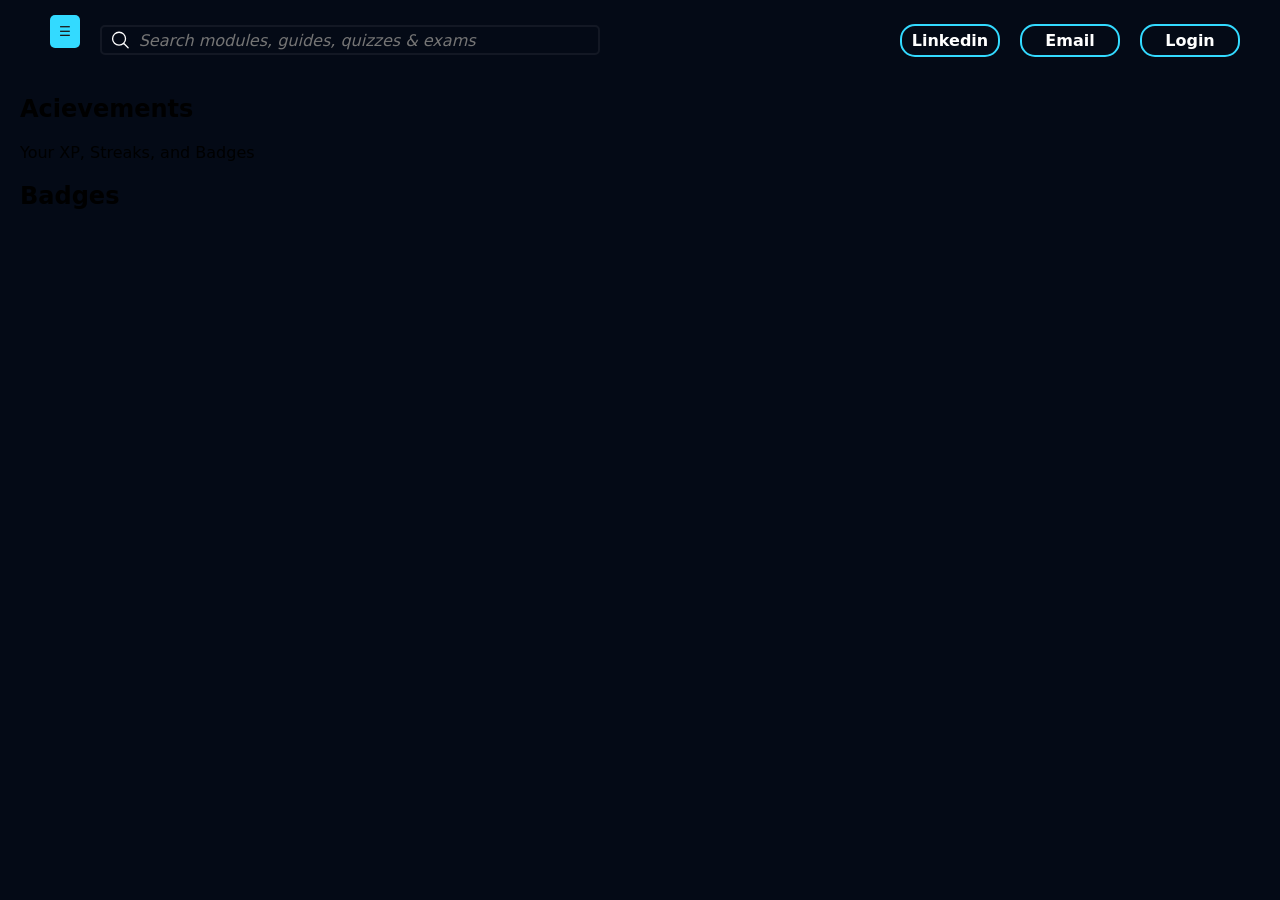
==== achievements.html @ cfae3d37 "update" ====
<html lang="en">
<head>
    <meta charset="UTF-8">
    <meta name="viewport" content="width=device-width, initial-scale=1.0">
    <title>Achievements</title>
    <link rel="stylesheet" href="achievements.css">
    <link rel="manifest" href="manifest.json">
</head>
<body>
    
        <div class="container">

        <header>
            <div class="left-side">
                <div class="sidebar-toggle">
                    <button class="menu-btn" onclick="toggleSidebar()">☰</button>
                </div>

                <div class="search-bar">
                    <svg xmlns="http://www.w3.org/2000/svg" fill="none" viewBox="0 0 24 24" stroke-width="1.5" stroke="currentColor" class="search-icon">
                    <path stroke-linecap="round" stroke-linejoin="round" d="m21 21-5.197-5.197m0 0A7.5 7.5 0 1 0 5.196 5.196a7.5 7.5 0 0 0 10.607 10.607Z" />
                    </svg>
                    <input type="text" placeholder="Search modules, guides, quizzes & exams">
                </div>
            </div>

            <div class="right-side">
                <a href="https://www.linkedin.com/in/sean-mitchell-8440081b7/" target="_blank" rel="noopener noreferrer"><p>Linkedin</p></a>
                <a href="mailto:40802776@live.napier.ac.uk?subject=Enquiry" target="_blank" rel="noopener noreferrer"><p>Email</p></a>
                <a href="sign-in-page.html" target="_blank" rel="noopener noreferrer"><p>Login</p></a>
            </div>
        </header>

        <div class="sidebar">

            <div class="sidebar-head">
                
            </div>

            <hr class="sidebar-divider">

            <div class="sidebar-content">
                <h4>Learn</h4>
                <div class="learn-tab">
                    <svg xmlns="http://www.w3.org/2000/svg" fill="none" viewBox="0 0 24 24" stroke-width="1.5" stroke="currentColor" class="size-6">
                    <path stroke-linecap="round" stroke-linejoin="round" d="M10.5 6a7.5 7.5 0 1 0 7.5 7.5h-7.5V6Z" />
                    <path stroke-linecap="round" stroke-linejoin="round" d="M13.5 10.5H21A7.5 7.5 0 0 0 13.5 3v7.5Z" />
                    </svg>
                    <a href="index.html">Dashboard</a>
                </div>
                <div class="learn-tab">
                    <svg xmlns="http://www.w3.org/2000/svg" fill="none" viewBox="0 0 24 24" stroke-width="1.5" stroke="currentColor" class="size-6">
                    <path stroke-linecap="round" stroke-linejoin="round" d="M4.26 10.147a60.438 60.438 0 0 0-.491 6.347A48.62 48.62 0 0 1 12 20.904a48.62 48.62 0 0 1 8.232-4.41 60.46 60.46 0 0 0-.491-6.347m-15.482 0a50.636 50.636 0 0 0-2.658-.813A59.906 59.906 0 0 1 12 3.493a59.903 59.903 0 0 1 10.399 5.84c-.896.248-1.783.52-2.658.814m-15.482 0A50.717 50.717 0 0 1 12 13.489a50.702 50.702 0 0 1 7.74-3.342M6.75 15a.75.75 0 1 0 0-1.5.75.75 0 0 0 0 1.5Zm0 0v-3.675A55.378 55.378 0 0 1 12 8.443m-7.007 11.55A5.981 5.981 0 0 0 6.75 15.75v-1.5" />
                    </svg>
                    <a href="learning-modules.html">Learning Modules</a>
                </div>
                <div class="learn-tab">
                    <svg xmlns="http://www.w3.org/2000/svg" fill="none" viewBox="0 0 24 24" stroke-width="1.5" stroke="currentColor" class="size-6">
                    <path stroke-linecap="round" stroke-linejoin="round" d="M12 6.042A8.967 8.967 0 0 0 6 3.75c-1.052 0-2.062.18-3 .512v14.25A8.987 8.987 0 0 1 6 18c2.305 0 4.408.867 6 2.292m0-14.25a8.966 8.966 0 0 1 6-2.292c1.052 0 2.062.18 3 .512v14.25A8.987 8.987 0 0 0 18 18a8.967 8.967 0 0 0-6 2.292m0-14.25v14.25" />
                    </svg>
                    <a href="guide-library.html">Guide Library</a>
                </div>
                <div class="learn-tab">
                    <svg xmlns="http://www.w3.org/2000/svg" fill="none" viewBox="0 0 24 24" stroke-width="1.5" stroke="currentColor" class="size-6">
                    <path stroke-linecap="round" stroke-linejoin="round" d="M11.35 3.836c-.065.21-.1.433-.1.664 0 .414.336.75.75.75h4.5a.75.75 0 0 0 .75-.75 2.25 2.25 0 0 0-.1-.664m-5.8 0A2.251 2.251 0 0 1 13.5 2.25H15c1.012 0 1.867.668 2.15 1.586m-5.8 0c-.376.023-.75.05-1.124.08C9.095 4.01 8.25 4.973 8.25 6.108V8.25m8.9-4.414c.376.023.75.05 1.124.08 1.131.094 1.976 1.057 1.976 2.192V16.5A2.25 2.25 0 0 1 18 18.75h-2.25m-7.5-10.5H4.875c-.621 0-1.125.504-1.125 1.125v11.25c0 .621.504 1.125 1.125 1.125h9.75c.621 0 1.125-.504 1.125-1.125V18.75m-7.5-10.5h6.375c.621 0 1.125.504 1.125 1.125v9.375m-8.25-3 1.5 1.5 3-3.75" />
                    </svg>
                    <a href="quizzesandexams.html">Quizzes & Exams</a>
                </div>
                <div class="learn-tab">
                    <svg xmlns="http://www.w3.org/2000/svg" fill="none" viewBox="0 0 24 24" stroke-width="1.5" stroke="currentColor" class="size-6">
                    <path stroke-linecap="round" stroke-linejoin="round" d="M16.5 18.75h-9m9 0a3 3 0 0 1 3 3h-15a3 3 0 0 1 3-3m9 0v-3.375c0-.621-.503-1.125-1.125-1.125h-.871M7.5 18.75v-3.375c0-.621.504-1.125 1.125-1.125h.872m5.007 0H9.497m5.007 0a7.454 7.454 0 0 1-.982-3.172M9.497 14.25a7.454 7.454 0 0 0 .981-3.172M5.25 4.236c-.982.143-1.954.317-2.916.52A6.003 6.003 0 0 0 7.73 9.728M5.25 4.236V4.5c0 2.108.966 3.99 2.48 5.228M5.25 4.236V2.721C7.456 2.41 9.71 2.25 12 2.25c2.291 0 4.545.16 6.75.47v1.516M7.73 9.728a6.726 6.726 0 0 0 2.748 1.35m8.272-6.842V4.5c0 2.108-.966 3.99-2.48 5.228m2.48-5.492a46.32 46.32 0 0 1 2.916.52 6.003 6.003 0 0 1-5.395 4.972m0 0a6.726 6.726 0 0 1-2.749 1.35m0 0a6.772 6.772 0 0 1-3.044 0" />
                    </svg>
                    <a href="achievements.html">Achievements</a>
                </div>
            
                <hr class="sidebar-divider">

                <h4>Manage</h4>
                <div class="learn-tab">
                    <svg xmlns="http://www.w3.org/2000/svg" fill="none" viewBox="0 0 24 24" stroke-width="1.5" stroke="currentColor" class="size-6">
                    <path stroke-linecap="round" stroke-linejoin="round" d="M9.594 3.94c.09-.542.56-.94 1.11-.94h2.593c.55 0 1.02.398 1.11.94l.213 1.281c.063.374.313.686.645.87.074.04.147.083.22.127.325.196.72.257 1.075.124l1.217-.456a1.125 1.125 0 0 1 1.37.49l1.296 2.247a1.125 1.125 0 0 1-.26 1.431l-1.003.827c-.293.241-.438.613-.43.992a7.723 7.723 0 0 1 0 .255c-.008.378.137.75.43.991l1.004.827c.424.35.534.955.26 1.43l-1.298 2.247a1.125 1.125 0 0 1-1.369.491l-1.217-.456c-.355-.133-.75-.072-1.076.124a6.47 6.47 0 0 1-.22.128c-.331.183-.581.495-.644.869l-.213 1.281c-.09.543-.56.94-1.11.94h-2.594c-.55 0-1.019-.398-1.11-.94l-.213-1.281c-.062-.374-.312-.686-.644-.87a6.52 6.52 0 0 1-.22-.127c-.325-.196-.72-.257-1.076-.124l-1.217.456a1.125 1.125 0 0 1-1.369-.49l-1.297-2.247a1.125 1.125 0 0 1 .26-1.431l1.004-.827c.292-.24.437-.613.43-.991a6.932 6.932 0 0 1 0-.255c.007-.38-.138-.751-.43-.992l-1.004-.827a1.125 1.125 0 0 1-.26-1.43l1.297-2.247a1.125 1.125 0 0 1 1.37-.491l1.216.456c.356.133.751.072 1.076-.124.072-.044.146-.086.22-.128.332-.183.582-.495.644-.869l.214-1.28Z" />
                    <path stroke-linecap="round" stroke-linejoin="round" d="M15 12a3 3 0 1 1-6 0 3 3 0 0 1 6 0Z" />
                    </svg>
                    <a href="user-account.html">My Account</a>
                </div>

                <hr class="sidebar-divider">

                <div class="sidebar-socials">
                    <a href="https://www.linkedin.com/in/sean-mitchell-8440081b7/" target="_blank" rel="noopener noreferrer"><p>Linkedin</p></a>
                    <a href="mailto:40802776@live.napier.ac.uk?subject=Enquiry" target="_blank" rel="noopener noreferrer"><p>Email</p></a>
                    <a href="sign-in-page.html" target="_blank" rel="noopener noreferrer"><p>Login</p></a>
                </div>

            </div>

        </div>

        <div class="main-content">

            <div class="section1">
                <div class="achievements">
                    <h2>Acievements</h2>
                </div>
                <div class="description">
                    <p>Your XP, Streaks, and Badges</p>
                </div>
            </div>

            <div class="achievements-dashboard">
                <div class="XP">
                    
                </div>

                <div class="day-streak">

                </div>

                <div class="exam-readiness">

                </div>
            </div>

            <div class="section3">
                <h2>Badges</h2>
            </div>

            <div class="section4">

            </div>

        </div>

    <script src="achievements.js"></script>
</body>
</html>
---- achievements.css ----
* {
    font-family: system-ui, -apple-system, BlinkMacSystemFont, 'Segoe UI', Roboto, Oxygen, Ubuntu, Cantarell, 'Open Sans', 'Helvetica Neue', sans-serif;
    box-sizing: border-box;
}

:root {
    /* COLLECTIVE BACKGROUND COLORS */
    --bg: hsl(220, 70%, 5%);
    --secondary-bg: hsl(220, 35%, 11%);
    --elevated-bg: hsl(220, 30%, 14%);

    /* BORDER COLORS */
    --border: hsla(0, 0%, 100%, 0.06);
    --secondary-border: hsl(191, 100%, 60%);
    --third-border: hsl(0, 0%, 14%);
    --fourth-border: hsl(0, 0%, 100%);

    /* SINGLE BACKGROUND COLORS */
    --accent: hsl(191, 100%, 60%);
    --accent-dark: hsl(191, 100%, 48%);
    --accent-light: hsl(191, 100%, 72%);
    --secondary-accent: hsl(0, 0%, 100%);

    /* HOVER COLORS */
    --hover-bg: hsl(191, 100%, 60%);
    --hover-border: hsl(191, 100%, 65%);
    --hover-secondary-border: hsl(0, 0%, 100%);
    --hover-main-text: hsl(0, 0%, 100%);
    --hover-secondary-text: hsl(0, 0%, 85%);

    /* TEXT COLORS */
    --main-text: hsl(0, 0%, 100%);
    --secondary-text: hsl(0, 0%, 80%);
    --third-text: hsl(0, 0%, 60%);
    --fourth-text: hsl(0, 0%, 10%);

    /* PROGRESS COLORS */
    --progress-container: hsl(220, 20%, 18%);
    --progress-bar: hsl(198, 76%, 47%);

    /* GRADIENTS */
    --gradient-primary:
        linear-gradient(135deg,
            hsl(220, 35%, 14%),
            hsl(220, 35%, 9%));

    --gradient-secondary:
        linear-gradient(180deg,
            rgba(255, 255, 255, 0.03),
            rgba(255, 255, 255, 0.01));

    --gradient-accent:
        linear-gradient(180deg,
            var(--accent-light),
            var(--accent-dark));


    /* SHADOWS */
    --shadow-sm:
        0 4px 10px rgba(0, 0, 0, 0.25);

    --shadow-md:
        0 10px 30px rgba(0, 0, 0, 0.35);

    --shadow-lg:
        0 18px 40px rgba(0, 0, 0, 0.5);

    --shadow-accent:
        0 8px 24px hsla(191, 100%, 60%, 0.35);


    /* GLASS/HIGHLIGHTS */
    --glass-highlight:
        inset 0 1px 0 rgba(255, 255, 255, 0.05);

    --glass-border:
        rgba(255, 255, 255, 0.08);

        
    /* TRANSITIONS */
    --transition-fast: 0.2s ease;
    --transition-main: 0.3s ease;
}

html {
    scroll-behavior: smooth;
}

body {
    margin: 0;
    background: var(--bg);
    min-height: 100vh;
}

.container {
    display: flex;
}


/* Header */
header {
    position: fixed;
    top: 0;
    right: 0;
    margin-left: 50px;
    height: 60px;

    display: flex;
    align-items: center;

    background: var(--bg);
    backdrop-filter: blur(10px);
    z-index: 900;

    left: 0;
    transition: left 0.5s ease;
    justify-content: space-between;
}


/* Move entire header */
header.active {
    left: 255px;
    /* Sidebar width + spacing */
}

.left-side {
    display: flex;
    flex-direction: row;
    gap: 20px;
}

.right-side {
    display: flex;
    flex-direction: row;
    gap: 20px;
    padding-right: 40px;
    margin-top: 20px;
}

.right-side p {
    display: flex;
    align-items: center;
    justify-content: center;
    border: 2px solid var(--secondary-border);
    border-radius: 15px;
    width: 100px;
    cursor: pointer;
    transition: 0.5s;
    text-decoration: none;
    font-weight: bold;
    padding: 5px 0 5px 0;
    color: var(--main-text);
}

.right-side a {
    color: var(--main-text);
    text-decoration: none;
}

.right-side a:visited {
    color: var(--main-text);
    text-decoration: none;
}

.right-side p:hover {
    background-color: var(--accent);
    color: var(--bg);
    border: 2px solid var(--accent);
}

.menu-btn {
    top: 20px;
    left: 20px;
    z-index: 1100;
    padding: 9px;
    margin-top: 10px;
    border: none;
    background-color: var(--accent);
    color: var(--fourth-text);
    font-weight: bold;
    cursor: pointer;
    border-radius: 5px;
}

.search-bar {
    display: flex;
    align-items: center;
    flex-direction: row;
    border-radius: 5px;
    border: 2px solid var(--border);
    width: 500px;
    height: 30px;
    margin-top: 20px;
}

.search-bar input {
    border: none;
    outline: none;
    background: transparent;
    width: 100%;
    padding-left: 8px;
    font-size: 16px;
    font-style: italic;
    color: var(--main-text);
}

.search-icon {
    width: 30px;
    height: 30px;
    color: var(--main-text);
    padding-left: 8px;
}


/* SIDEBAR CONTENT */
.sidebar {
    position: fixed;
    top: 0;
    left: -300px;
    /* Hidden off screen */
    width: 250px;
    height: 100vh;
    background-color: var(--bg);
    color: var(--main-text);
    padding: 20px;
    transition: left 0.5s ease;
    z-index: 1000;
    border-right: 2px solid var(--border);
}

.sidebar.active {
    left: 0;
}

.sidebar-divider {
    margin: 15px 0;
    border: none;
    border-top: 1px solid var(--bg);
}

.sidebar-content div {
    display: flex;
    align-items: center;
    gap: 10px;
    margin-bottom: 12px;
}

.sidebar-content svg {
    width: 20px;
    height: 20px;
    color: var(--main-text);
}

.sidebar-socials p {
    border: 2px solid var(--secondary-border);
    border-radius: 15px;
    width: 100px;
    cursor: pointer;
    transition: 0.5s;
    text-decoration: none;
    font-weight: bold;
    padding: 5px;
    color: var(--main-text);
    display: none;
}

.sidebar-socials a {
    color: var(--main-text);
    text-decoration: none;
    display: none;
}

.sidebar-socials a:visited {
    color: var(--main-text);
    text-decoration: none;
}

.sidebar-socials p:hover {
    background-color: var(--accent);
    color: var(--bg);
    border: 2px solid var(--accent);
}

.learn-tab a {
    text-decoration: none;
    color: var(--secondary-text);
}

.learn-tab a:visited {
    text-decoration: none;
    color: var(--secondary-text);
}

.learn-tab a:hover {
    color: var(--main-text);
}

/* MAIN CONTENT SECTION */
.main-content {
    width: 100%;
    max-width: 1400px;
    margin-top: 55px;
    margin-left: auto;
    margin-right: auto;
    padding: 20px;
}

.main-content svg {
    width: 20px;
    height: 20px;
}
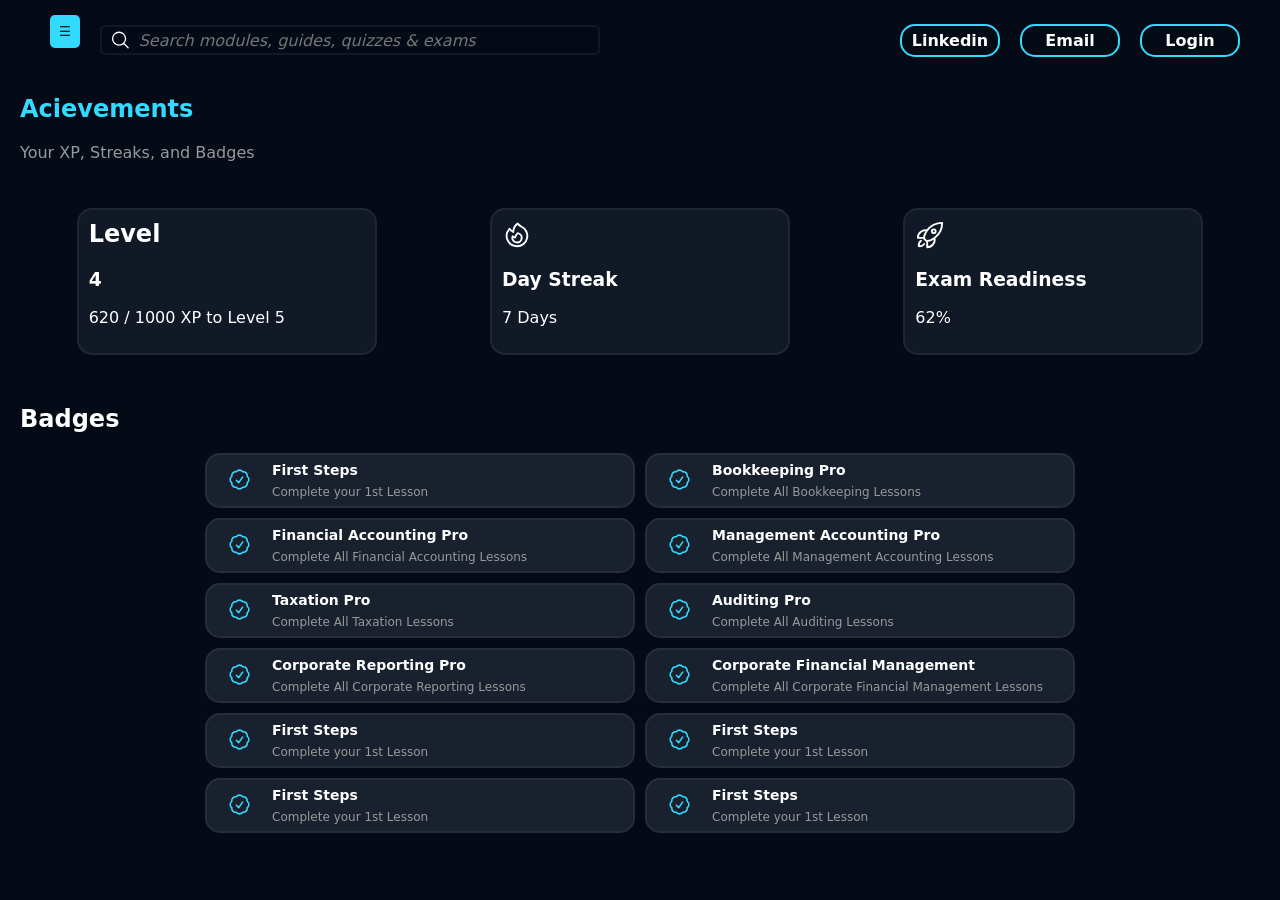
==== commit 526e29d2: "update" ====
--- a/achievements.html
+++ b/achievements.html
@@ -87,9 +87,9 @@
                 <hr class="sidebar-divider">
 
                 <div class="sidebar-socials">
-                    <a href="https://www.linkedin.com/in/sean-mitchell-8440081b7/" target="_blank" rel="noopener noreferrer"><p>Linkedin</p></a>
-                    <a href="mailto:40802776@live.napier.ac.uk?subject=Enquiry" target="_blank" rel="noopener noreferrer"><p>Email</p></a>
-                    <a href="sign-in-page.html" target="_blank" rel="noopener noreferrer"><p>Login</p></a>
+                    <a href="https://www.linkedin.com/in/sean-mitchell-8440081b7/" target="_blank" rel="noopener noreferrer">LinkedIn</a>
+                    <a href="mailto:40802776@live.napier.ac.uk?subject=Enquiry" target="_blank" rel="noopener noreferrer">Email</a>
+                    <a href="sign-in-page.html" target="_blank" rel="noopener noreferrer">Login</a>
                 </div>
 
             </div>
@@ -109,15 +109,26 @@
 
             <div class="achievements-dashboard">
                 <div class="XP">
-                    
+                    <h2>Level</h2>
+                    <h3>4</h3>
+                    <p>620 / 1000 XP to Level 5</p>
                 </div>
 
                 <div class="day-streak">
-
+                    <svg xmlns="http://www.w3.org/2000/svg" fill="none" viewBox="0 0 24 24" stroke-width="1.5" stroke="currentColor" class="size-6">
+                    <path stroke-linecap="round" stroke-linejoin="round" d="M15.362 5.214A8.252 8.252 0 0 1 12 21 8.25 8.25 0 0 1 6.038 7.047 8.287 8.287 0 0 0 9 9.601a8.983 8.983 0 0 1 3.361-6.867 8.21 8.21 0 0 0 3 2.48Z" />
+                    <path stroke-linecap="round" stroke-linejoin="round" d="M12 18a3.75 3.75 0 0 0 .495-7.468 5.99 5.99 0 0 0-1.925 3.547 5.975 5.975 0 0 1-2.133-1.001A3.75 3.75 0 0 0 12 18Z" />
+                    </svg>
+                    <h3>Day Streak</h3>
+                    <p>7 Days</p>
                 </div>
 
                 <div class="exam-readiness">
-
+                    <svg xmlns="http://www.w3.org/2000/svg" fill="none" viewBox="0 0 24 24" stroke-width="1.5" stroke="currentColor" class="size-6">
+                    <path stroke-linecap="round" stroke-linejoin="round" d="M15.59 14.37a6 6 0 0 1-5.84 7.38v-4.8m5.84-2.58a14.98 14.98 0 0 0 6.16-12.12A14.98 14.98 0 0 0 9.631 8.41m5.96 5.96a14.926 14.926 0 0 1-5.841 2.58m-.119-8.54a6 6 0 0 0-7.381 5.84h4.8m2.581-5.84a14.927 14.927 0 0 0-2.58 5.84m2.699 2.7c-.103.021-.207.041-.311.06a15.09 15.09 0 0 1-2.448-2.448 14.9 14.9 0 0 1 .06-.312m-2.24 2.39a4.493 4.493 0 0 0-1.757 4.306 4.493 4.493 0 0 0 4.306-1.758M16.5 9a1.5 1.5 0 1 1-3 0 1.5 1.5 0 0 1 3 0Z" />
+                    </svg>
+                    <h3>Exam Readiness</h3>
+                    <p>62%</p>
                 </div>
             </div>
 
@@ -126,7 +137,161 @@
             </div>
 
             <div class="section4">
-
+                <div class="badge">
+                    <div class="badge-svg">
+                        <svg xmlns="http://www.w3.org/2000/svg" fill="none" viewBox="0 0 24 24" stroke-width="1.5" stroke="currentColor" class="size-6">
+                        <path stroke-linecap="round" stroke-linejoin="round" d="M9 12.75 11.25 15 15 9.75M21 12c0 1.268-.63 2.39-1.593 3.068a3.745 3.745 0 0 1-1.043 3.296 3.745 3.745 0 0 1-3.296 1.043A3.745 3.745 0 0 1 12 21c-1.268 0-2.39-.63-3.068-1.593a3.746 3.746 0 0 1-3.296-1.043 3.745 3.745 0 0 1-1.043-3.296A3.745 3.745 0 0 1 3 12c0-1.268.63-2.39 1.593-3.068a3.745 3.745 0 0 1 1.043-3.296 3.746 3.746 0 0 1 3.296-1.043A3.746 3.746 0 0 1 12 3c1.268 0 2.39.63 3.068 1.593a3.746 3.746 0 0 1 3.296 1.043 3.746 3.746 0 0 1 1.043 3.296A3.745 3.745 0 0 1 21 12Z" />
+                        </svg>
+                    </div>
+
+                    <div class="title-description">
+                        <h2>First Steps</h2>
+                        <p>Complete your 1st Lesson</p>
+                    </div>
+                </div>
+
+                <div class="badge">
+                    <div class="badge-svg">
+                        <svg xmlns="http://www.w3.org/2000/svg" fill="none" viewBox="0 0 24 24" stroke-width="1.5" stroke="currentColor" class="size-6">
+                        <path stroke-linecap="round" stroke-linejoin="round" d="M9 12.75 11.25 15 15 9.75M21 12c0 1.268-.63 2.39-1.593 3.068a3.745 3.745 0 0 1-1.043 3.296 3.745 3.745 0 0 1-3.296 1.043A3.745 3.745 0 0 1 12 21c-1.268 0-2.39-.63-3.068-1.593a3.746 3.746 0 0 1-3.296-1.043 3.745 3.745 0 0 1-1.043-3.296A3.745 3.745 0 0 1 3 12c0-1.268.63-2.39 1.593-3.068a3.745 3.745 0 0 1 1.043-3.296 3.746 3.746 0 0 1 3.296-1.043A3.746 3.746 0 0 1 12 3c1.268 0 2.39.63 3.068 1.593a3.746 3.746 0 0 1 3.296 1.043 3.746 3.746 0 0 1 1.043 3.296A3.745 3.745 0 0 1 21 12Z" />
+                        </svg>
+                    </div>
+
+                    <div class="title-description">
+                        <h2>Bookkeeping Pro</h2>
+                        <p>Complete All Bookkeeping Lessons</p>
+                    </div>
+                </div>
+
+                <div class="badge">
+                    <div class="badge-svg">
+                        <svg xmlns="http://www.w3.org/2000/svg" fill="none" viewBox="0 0 24 24" stroke-width="1.5" stroke="currentColor" class="size-6">
+                        <path stroke-linecap="round" stroke-linejoin="round" d="M9 12.75 11.25 15 15 9.75M21 12c0 1.268-.63 2.39-1.593 3.068a3.745 3.745 0 0 1-1.043 3.296 3.745 3.745 0 0 1-3.296 1.043A3.745 3.745 0 0 1 12 21c-1.268 0-2.39-.63-3.068-1.593a3.746 3.746 0 0 1-3.296-1.043 3.745 3.745 0 0 1-1.043-3.296A3.745 3.745 0 0 1 3 12c0-1.268.63-2.39 1.593-3.068a3.745 3.745 0 0 1 1.043-3.296 3.746 3.746 0 0 1 3.296-1.043A3.746 3.746 0 0 1 12 3c1.268 0 2.39.63 3.068 1.593a3.746 3.746 0 0 1 3.296 1.043 3.746 3.746 0 0 1 1.043 3.296A3.745 3.745 0 0 1 21 12Z" />
+                        </svg>
+                    </div>
+
+                    <div class="title-description">
+                        <h2>Financial Accounting Pro</h2>
+                        <p>Complete All Financial Accounting Lessons</p>
+                    </div>
+                </div>
+
+                <div class="badge">
+                    <div class="badge-svg">
+                        <svg xmlns="http://www.w3.org/2000/svg" fill="none" viewBox="0 0 24 24" stroke-width="1.5" stroke="currentColor" class="size-6">
+                        <path stroke-linecap="round" stroke-linejoin="round" d="M9 12.75 11.25 15 15 9.75M21 12c0 1.268-.63 2.39-1.593 3.068a3.745 3.745 0 0 1-1.043 3.296 3.745 3.745 0 0 1-3.296 1.043A3.745 3.745 0 0 1 12 21c-1.268 0-2.39-.63-3.068-1.593a3.746 3.746 0 0 1-3.296-1.043 3.745 3.745 0 0 1-1.043-3.296A3.745 3.745 0 0 1 3 12c0-1.268.63-2.39 1.593-3.068a3.745 3.745 0 0 1 1.043-3.296 3.746 3.746 0 0 1 3.296-1.043A3.746 3.746 0 0 1 12 3c1.268 0 2.39.63 3.068 1.593a3.746 3.746 0 0 1 3.296 1.043 3.746 3.746 0 0 1 1.043 3.296A3.745 3.745 0 0 1 21 12Z" />
+                        </svg>
+                    </div>
+
+                    <div class="title-description">
+                        <h2>Management Accounting Pro</h2>
+                        <p>Complete All Management Accounting Lessons</p>
+                    </div>
+                </div>
+
+                <div class="badge">
+                    <div class="badge-svg">
+                        <svg xmlns="http://www.w3.org/2000/svg" fill="none" viewBox="0 0 24 24" stroke-width="1.5" stroke="currentColor" class="size-6">
+                        <path stroke-linecap="round" stroke-linejoin="round" d="M9 12.75 11.25 15 15 9.75M21 12c0 1.268-.63 2.39-1.593 3.068a3.745 3.745 0 0 1-1.043 3.296 3.745 3.745 0 0 1-3.296 1.043A3.745 3.745 0 0 1 12 21c-1.268 0-2.39-.63-3.068-1.593a3.746 3.746 0 0 1-3.296-1.043 3.745 3.745 0 0 1-1.043-3.296A3.745 3.745 0 0 1 3 12c0-1.268.63-2.39 1.593-3.068a3.745 3.745 0 0 1 1.043-3.296 3.746 3.746 0 0 1 3.296-1.043A3.746 3.746 0 0 1 12 3c1.268 0 2.39.63 3.068 1.593a3.746 3.746 0 0 1 3.296 1.043 3.746 3.746 0 0 1 1.043 3.296A3.745 3.745 0 0 1 21 12Z" />
+                        </svg>
+                    </div>
+
+                    <div class="title-description">
+                        <h2>Taxation Pro</h2>
+                        <p>Complete All Taxation Lessons</p>
+                    </div>
+                </div>
+
+                <div class="badge">
+                    <div class="badge-svg">
+                        <svg xmlns="http://www.w3.org/2000/svg" fill="none" viewBox="0 0 24 24" stroke-width="1.5" stroke="currentColor" class="size-6">
+                        <path stroke-linecap="round" stroke-linejoin="round" d="M9 12.75 11.25 15 15 9.75M21 12c0 1.268-.63 2.39-1.593 3.068a3.745 3.745 0 0 1-1.043 3.296 3.745 3.745 0 0 1-3.296 1.043A3.745 3.745 0 0 1 12 21c-1.268 0-2.39-.63-3.068-1.593a3.746 3.746 0 0 1-3.296-1.043 3.745 3.745 0 0 1-1.043-3.296A3.745 3.745 0 0 1 3 12c0-1.268.63-2.39 1.593-3.068a3.745 3.745 0 0 1 1.043-3.296 3.746 3.746 0 0 1 3.296-1.043A3.746 3.746 0 0 1 12 3c1.268 0 2.39.63 3.068 1.593a3.746 3.746 0 0 1 3.296 1.043 3.746 3.746 0 0 1 1.043 3.296A3.745 3.745 0 0 1 21 12Z" />
+                        </svg>
+                    </div>
+
+                    <div class="title-description">
+                        <h2>Auditing Pro</h2>
+                        <p>Complete All Auditing Lessons</p>
+                    </div>
+                </div>
+
+                <div class="badge">
+                    <div class="badge-svg">
+                        <svg xmlns="http://www.w3.org/2000/svg" fill="none" viewBox="0 0 24 24" stroke-width="1.5" stroke="currentColor" class="size-6">
+                        <path stroke-linecap="round" stroke-linejoin="round" d="M9 12.75 11.25 15 15 9.75M21 12c0 1.268-.63 2.39-1.593 3.068a3.745 3.745 0 0 1-1.043 3.296 3.745 3.745 0 0 1-3.296 1.043A3.745 3.745 0 0 1 12 21c-1.268 0-2.39-.63-3.068-1.593a3.746 3.746 0 0 1-3.296-1.043 3.745 3.745 0 0 1-1.043-3.296A3.745 3.745 0 0 1 3 12c0-1.268.63-2.39 1.593-3.068a3.745 3.745 0 0 1 1.043-3.296 3.746 3.746 0 0 1 3.296-1.043A3.746 3.746 0 0 1 12 3c1.268 0 2.39.63 3.068 1.593a3.746 3.746 0 0 1 3.296 1.043 3.746 3.746 0 0 1 1.043 3.296A3.745 3.745 0 0 1 21 12Z" />
+                        </svg>
+                    </div>
+
+                    <div class="title-description">
+                        <h2>Corporate Reporting Pro</h2>
+                        <p>Complete All Corporate Reporting Lessons</p>
+                    </div>
+                </div>
+
+                <div class="badge">
+                    <div class="badge-svg">
+                        <svg xmlns="http://www.w3.org/2000/svg" fill="none" viewBox="0 0 24 24" stroke-width="1.5" stroke="currentColor" class="size-6">
+                        <path stroke-linecap="round" stroke-linejoin="round" d="M9 12.75 11.25 15 15 9.75M21 12c0 1.268-.63 2.39-1.593 3.068a3.745 3.745 0 0 1-1.043 3.296 3.745 3.745 0 0 1-3.296 1.043A3.745 3.745 0 0 1 12 21c-1.268 0-2.39-.63-3.068-1.593a3.746 3.746 0 0 1-3.296-1.043 3.745 3.745 0 0 1-1.043-3.296A3.745 3.745 0 0 1 3 12c0-1.268.63-2.39 1.593-3.068a3.745 3.745 0 0 1 1.043-3.296 3.746 3.746 0 0 1 3.296-1.043A3.746 3.746 0 0 1 12 3c1.268 0 2.39.63 3.068 1.593a3.746 3.746 0 0 1 3.296 1.043 3.746 3.746 0 0 1 1.043 3.296A3.745 3.745 0 0 1 21 12Z" />
+                        </svg>
+                    </div>
+
+                    <div class="title-description">
+                        <h2>Corporate Financial Management</h2>
+                        <p>Complete All Corporate Financial Management Lessons</p>
+                    </div>
+                </div>
+
+                <div class="badge">
+                    <div class="badge-svg">
+                        <svg xmlns="http://www.w3.org/2000/svg" fill="none" viewBox="0 0 24 24" stroke-width="1.5" stroke="currentColor" class="size-6">
+                        <path stroke-linecap="round" stroke-linejoin="round" d="M9 12.75 11.25 15 15 9.75M21 12c0 1.268-.63 2.39-1.593 3.068a3.745 3.745 0 0 1-1.043 3.296 3.745 3.745 0 0 1-3.296 1.043A3.745 3.745 0 0 1 12 21c-1.268 0-2.39-.63-3.068-1.593a3.746 3.746 0 0 1-3.296-1.043 3.745 3.745 0 0 1-1.043-3.296A3.745 3.745 0 0 1 3 12c0-1.268.63-2.39 1.593-3.068a3.745 3.745 0 0 1 1.043-3.296 3.746 3.746 0 0 1 3.296-1.043A3.746 3.746 0 0 1 12 3c1.268 0 2.39.63 3.068 1.593a3.746 3.746 0 0 1 3.296 1.043 3.746 3.746 0 0 1 1.043 3.296A3.745 3.745 0 0 1 21 12Z" />
+                        </svg>
+                    </div>
+
+                    <div class="title-description">
+                        <h2>First Steps</h2>
+                        <p>Complete your 1st Lesson</p>
+                    </div>
+                </div>
+
+                <div class="badge">
+                    <div class="badge-svg">
+                        <svg xmlns="http://www.w3.org/2000/svg" fill="none" viewBox="0 0 24 24" stroke-width="1.5" stroke="currentColor" class="size-6">
+                        <path stroke-linecap="round" stroke-linejoin="round" d="M9 12.75 11.25 15 15 9.75M21 12c0 1.268-.63 2.39-1.593 3.068a3.745 3.745 0 0 1-1.043 3.296 3.745 3.745 0 0 1-3.296 1.043A3.745 3.745 0 0 1 12 21c-1.268 0-2.39-.63-3.068-1.593a3.746 3.746 0 0 1-3.296-1.043 3.745 3.745 0 0 1-1.043-3.296A3.745 3.745 0 0 1 3 12c0-1.268.63-2.39 1.593-3.068a3.745 3.745 0 0 1 1.043-3.296 3.746 3.746 0 0 1 3.296-1.043A3.746 3.746 0 0 1 12 3c1.268 0 2.39.63 3.068 1.593a3.746 3.746 0 0 1 3.296 1.043 3.746 3.746 0 0 1 1.043 3.296A3.745 3.745 0 0 1 21 12Z" />
+                        </svg>
+                    </div>
+
+                    <div class="title-description">
+                        <h2>First Steps</h2>
+                        <p>Complete your 1st Lesson</p>
+                    </div>
+                </div>
+
+                <div class="badge">
+                    <div class="badge-svg">
+                        <svg xmlns="http://www.w3.org/2000/svg" fill="none" viewBox="0 0 24 24" stroke-width="1.5" stroke="currentColor" class="size-6">
+                        <path stroke-linecap="round" stroke-linejoin="round" d="M9 12.75 11.25 15 15 9.75M21 12c0 1.268-.63 2.39-1.593 3.068a3.745 3.745 0 0 1-1.043 3.296 3.745 3.745 0 0 1-3.296 1.043A3.745 3.745 0 0 1 12 21c-1.268 0-2.39-.63-3.068-1.593a3.746 3.746 0 0 1-3.296-1.043 3.745 3.745 0 0 1-1.043-3.296A3.745 3.745 0 0 1 3 12c0-1.268.63-2.39 1.593-3.068a3.745 3.745 0 0 1 1.043-3.296 3.746 3.746 0 0 1 3.296-1.043A3.746 3.746 0 0 1 12 3c1.268 0 2.39.63 3.068 1.593a3.746 3.746 0 0 1 3.296 1.043 3.746 3.746 0 0 1 1.043 3.296A3.745 3.745 0 0 1 21 12Z" />
+                        </svg>
+                    </div>
+
+                    <div class="title-description">
+                        <h2>First Steps</h2>
+                        <p>Complete your 1st Lesson</p>
+                    </div>
+                </div>
+
+                <div class="badge">
+                    <div class="badge-svg">
+                        <svg xmlns="http://www.w3.org/2000/svg" fill="none" viewBox="0 0 24 24" stroke-width="1.5" stroke="currentColor" class="size-6">
+                        <path stroke-linecap="round" stroke-linejoin="round" d="M9 12.75 11.25 15 15 9.75M21 12c0 1.268-.63 2.39-1.593 3.068a3.745 3.745 0 0 1-1.043 3.296 3.745 3.745 0 0 1-3.296 1.043A3.745 3.745 0 0 1 12 21c-1.268 0-2.39-.63-3.068-1.593a3.746 3.746 0 0 1-3.296-1.043 3.745 3.745 0 0 1-1.043-3.296A3.745 3.745 0 0 1 3 12c0-1.268.63-2.39 1.593-3.068a3.745 3.745 0 0 1 1.043-3.296 3.746 3.746 0 0 1 3.296-1.043A3.746 3.746 0 0 1 12 3c1.268 0 2.39.63 3.068 1.593a3.746 3.746 0 0 1 3.296 1.043 3.746 3.746 0 0 1 1.043 3.296A3.745 3.745 0 0 1 21 12Z" />
+                        </svg>
+                    </div>
+
+                    <div class="title-description">
+                        <h2>First Steps</h2>
+                        <p>Complete your 1st Lesson</p>
+                    </div>
+                </div>
             </div>
 
         </div>
--- a/achievements.css
+++ b/achievements.css
@@ -252,7 +252,8 @@
     color: var(--main-text);
 }
 
-.sidebar-socials p {
+.sidebar-socials a {
+    display: none;
     border: 2px solid var(--secondary-border);
     border-radius: 15px;
     width: 100px;
@@ -261,25 +262,13 @@
     text-decoration: none;
     font-weight: bold;
     padding: 5px;
-    color: var(--main-text);
-    display: none;
-}
-
-.sidebar-socials a {
-    color: var(--main-text);
-    text-decoration: none;
-    display: none;
+    padding-left: 7px;
+    color: var(--main-text);
 }
 
 .sidebar-socials a:visited {
     color: var(--main-text);
     text-decoration: none;
-}
-
-.sidebar-socials p:hover {
-    background-color: var(--accent);
-    color: var(--bg);
-    border: 2px solid var(--accent);
 }
 
 .learn-tab a {
@@ -309,4 +298,114 @@
 .main-content svg {
     width: 20px;
     height: 20px;
+}
+
+.achievements {
+    color: var(--accent);
+}
+
+.description {
+    color: var(--third-text);
+}
+
+.achievements-dashboard {
+    display: grid;
+    grid-template-columns: repeat(auto-fit, minmax(300px, 300px));
+    justify-content: space-around;
+    padding-top: 30px;
+}
+
+.achievements-dashboard div {
+    border: 2px solid var(--border);
+    border-radius: 15px;
+    background: var(--secondary-bg);
+    padding: 10px;
+    color: var(--main-text);
+}
+
+.achievements-dashboard svg {
+    height: 30px;
+    width: 30px;
+}
+
+.XP h2 {
+    height: 30px;
+    width: 30px;
+    padding: 0;
+    margin: 0;
+}
+
+.section3 {
+    color: var(--main-text);
+    padding-top: 30px;
+}
+
+.section4 {
+    display: grid;
+    grid-template-columns: repeat(auto-fit, minmax(430px, 430px));
+    justify-content: center;
+    gap: 10px;
+}
+
+.section4 svg {
+    color: var(--accent);
+    height: 25px;
+    width: 25px;
+    margin: 12px 20px 0 0;
+}
+
+.badge {
+    border: 2px solid var(--border);
+    border-radius: 15px;
+    background: var(--elevated-bg);
+    padding: 0 20px 0 20px;
+    display: flex;
+    flex-direction: row;
+}
+
+.badge h2 {
+    color: var(--main-text);
+    margin: 0;
+    padding: 7px 0 7px 0;
+    font-size: 14px;
+}
+
+.badge p {
+    color: var(--third-text);
+    margin: 0;
+    padding: 0 0 7px 0;
+    font-size: 12px;
+}
+
+@media (max-width: 600px) {
+    header {
+        display: flex;
+        flex-direction: column;
+        margin-left: 0;
+    }
+
+    header.active {
+        left: 300px;
+        width: calc(100% - 300px);
+    }
+
+    .search-bar {
+        width: 100%;
+    }
+
+    .right-side {
+        display: none;
+    }
+
+    .sidebar-socials a {
+        display: flex;
+    }
+
+    .section4 {
+        grid-template-columns: repeat(auto-fit, minmax(100%, 1fr));
+    }
+
+    .achievements-dashboard {
+        gap: 15px;
+    }
 }
